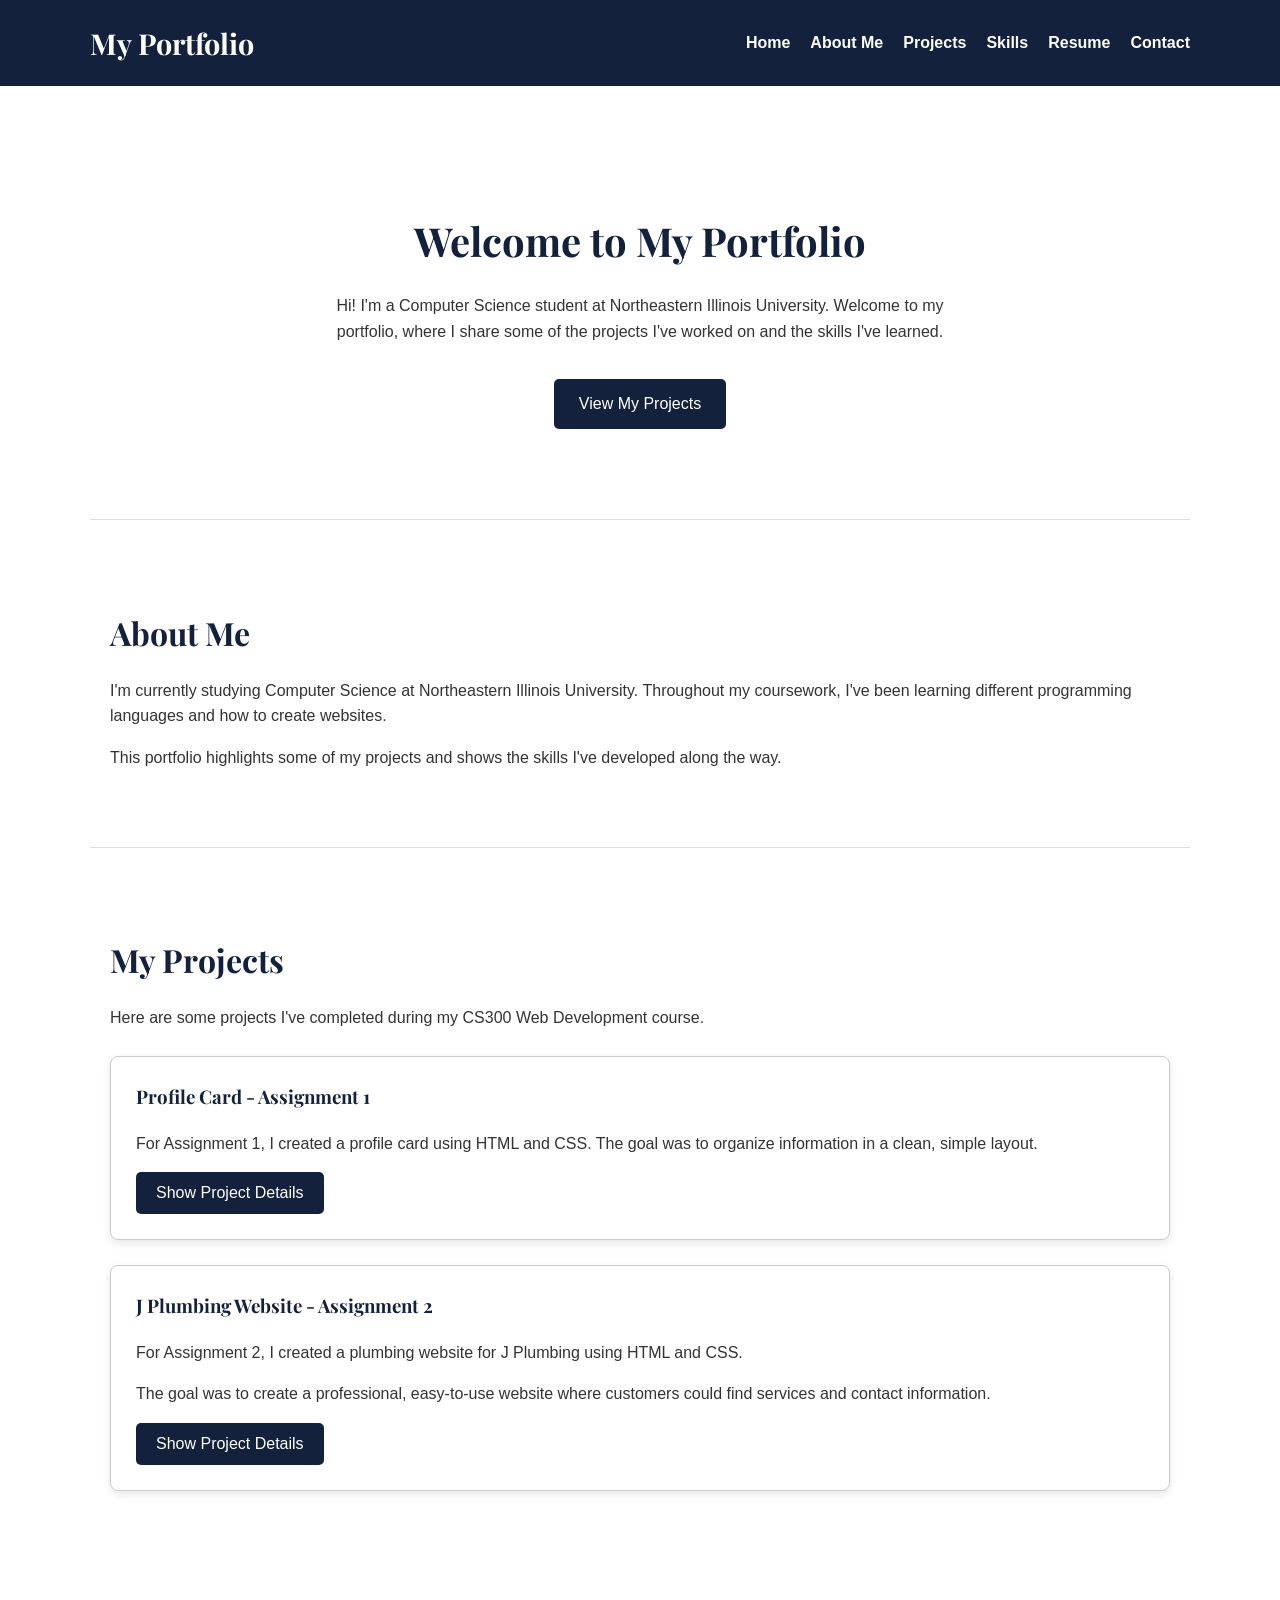
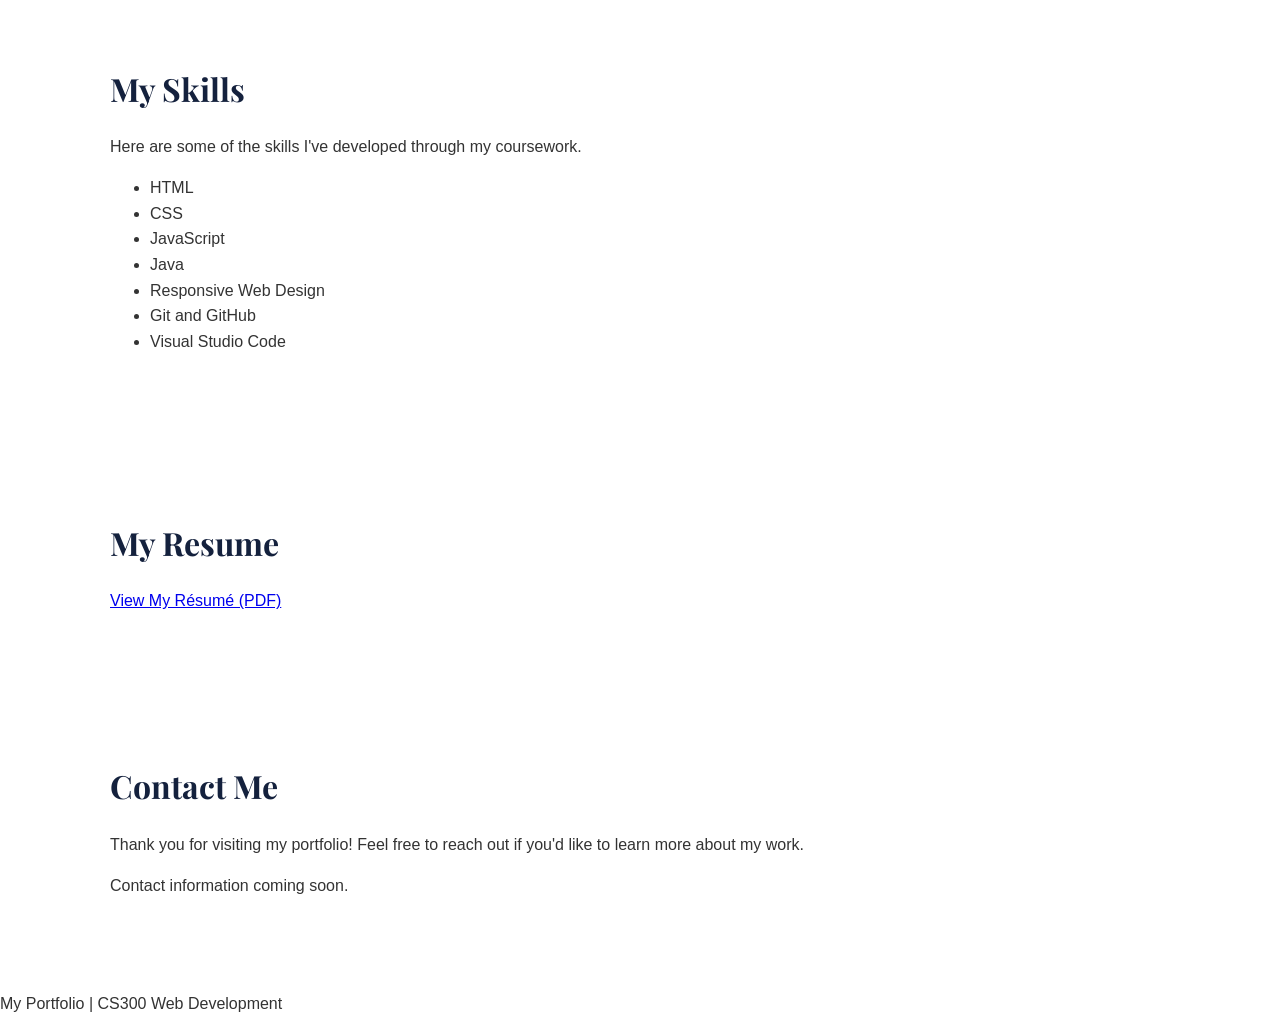
==== index.html @ 94f2a924 "Add files via upload" ====
<!DOCTYPE html>
<html lang="en">

<head>
    <meta charset="UTF-8">
    <meta name="viewport" content="width=device-width, initial-scale=1.0">

    <title>My Portfolio</title>

    <!-- Google Font -->
    <link rel="preconnect" href="https://fonts.googleapis.com">
    <link rel="preconnect" href="https://fonts.gstatic.com" crossorigin>
    <link href="https://fonts.googleapis.com/css2?family=Playfair+Display:wght@400;600;700&display=swap" rel="stylesheet">

    <!-- CSS -->
    <link rel="stylesheet" href="style.css">
</head>

<body>

    <!-- Navigation -->
    <header>
        <nav aria-label="Main navigation">
            <h1>My Portfolio</h1>

            <ul>
                <li><a href="#home">Home</a></li>
                <li><a href="#about">About Me</a></li>
                <li><a href="#projects">Projects</a></li>
                <li><a href="#skills">Skills</a></li>
                <li><a href="#resume">Resume</a></li>
                <li><a href="#contact">Contact</a></li>
            </ul>
        </nav>
    </header>

    <main>

        <!-- Introduction -->
        <section id="home">
            <h2>Welcome to My Portfolio</h2>

            <p>
                Hi! I'm a Computer Science student at
                Northeastern Illinois University.
                Welcome to my portfolio, where I share
                some of the projects I've worked on
                and the skills I've learned.
            </p>

            <a href="#projects">View My Projects</a>
        </section>


        <!-- About Me -->
        <section id="about">
            <h2>About Me</h2>

            <p>
                I'm currently studying Computer Science
                at Northeastern Illinois University.
                Throughout my coursework, I've been
                learning different programming languages
                and how to create websites.
            </p>

            <p>
                This portfolio highlights some of my
                projects and shows the skills I've
                developed along the way.
            </p>
        </section>


        <!-- Projects -->
        <section id="projects">
            <h2>My Projects</h2>

            <p>
                Here are some projects I've completed
                during my CS300 Web Development course.
            </p>


            <!-- Project 1 -->
            <article class="project-card">

                <h3>Profile Card - Assignment 1</h3>

                <p>
                    For Assignment 1, I created a profile
                    card using HTML and CSS. The goal was
                    to organize information in a clean,
                    simple layout.
                </p>

                <button
                    type="button"
                    class="project-button"
                    aria-expanded="false"
                    aria-controls="project1-details">
                    Show Project Details
                </button>

                <div id="project1-details" hidden>

                    <h4>About This Project</h4>

                    <p>
                        I started by planning the layout
                        and building the HTML structure.
                        I then used CSS to style the
                        profile card.
                    </p>

                    <p>
                        I tested the design on different
                        screen sizes and adjusted the
                        code to improve the appearance.
                    </p>

                </div>

            </article>


            <!-- Project 2 -->
            <article class="project-card">

                <h3>J Plumbing Website - Assignment 2</h3>

                <p>
                    For Assignment 2, I created a
                    plumbing website for J Plumbing
                    using HTML and CSS.
                </p>

                <p>
                    The goal was to create a professional,
                    easy-to-use website where customers
                    could find services and contact
                    information.
                </p>

                <button
                    type="button"
                    class="project-button"
                    aria-expanded="false"
                    aria-controls="project2-details">
                    Show Project Details
                </button>

                <div id="project2-details" hidden>

                    <h4>About This Project</h4>

                    <p>
                        I planned the layout and used
                        HTML to create the different
                        pages and CSS to style them.
                    </p>

                    <p>
                        I included customer testimonials
                        to help build trust with visitors.
                    </p>

                    <p>
                        I also tested the website to
                        make sure visitors could navigate
                        using a keyboard without a mouse.
                    </p>

                </div>

            </article>

        </section>


        <!-- Skills -->
        <section id="skills">

            <h2>My Skills</h2>

            <p>
                Here are some of the skills I've
                developed through my coursework.
            </p>

            <ul>
                <li>HTML</li>
                <li>CSS</li>
                <li>JavaScript</li>
                <li>Java</li>
                <li>Responsive Web Design</li>
                <li>Git and GitHub</li>
                <li>Visual Studio Code</li>
            </ul>

        </section>


        <!-- Resume -->
        <section id="resume">
        

            <h2>My Resume</h2>
            <a href="resume.pdf" target="_blank" rel="noopener noreferrer">View My Résumé (PDF)</a>

            
            

        </section>


        <!-- Contact -->
        <section id="contact">

            <h2>Contact Me</h2>

            <p>
                Thank you for visiting my portfolio!
                Feel free to reach out if you'd like
                to learn more about my work.
            </p>

            <p>
                Contact information coming soon.
            </p>

        </section>

    </main>


    <!-- Footer -->
    <footer>

        <p>
            My Portfolio | CS300 Web Development
        </p>

    </footer>


    <!-- JavaScript -->
    <script src="script.js"></script>

</body>
</html>
---- style.css ----
/* General Website Styling */

* {
    box-sizing: border-box;
}

html {
    scroll-behavior: smooth;
}

body {
    margin: 0;
    padding: 0;
    font-family: Arial, sans-serif;
    background-color: white;
    color: #333333;
    line-height: 1.6;
}

/* Headings */

h1, h2, h3, h4 {
    font-family: 'Playfair Display', Georgia, serif;
    color: #14213d;
}

h2 {
    font-size: 2rem;
    margin-bottom: 20px;
}

/* Header and Navigation */

header {
    background-color: #14213d;
    color: white;
    padding: 20px;
}

nav {
    max-width: 1100px;
    margin: auto;
    display: flex;
    justify-content: space-between;
    align-items: center;
    flex-wrap: wrap;
    gap: 15px;
}

nav h1 {
    color: white;
    margin: 0;
    font-size: 1.8rem;
}

nav ul {
    list-style: none;
    display: flex;
    flex-wrap: wrap;
    gap: 20px;
    padding: 0;
    margin: 0;
}

nav a {
    color: white;
    text-decoration: none;
    font-weight: bold;
}

nav a:hover {
    text-decoration: underline;
}

/* Main Sections */

section {
    padding: 60px 20px;
    max-width: 1100px;
    margin: auto;
}

/* Introduction */

#home {
    text-align: center;
    padding: 90px 20px;
}

#home h2 {
    font-size: 2.5rem;
}

#home p {
    max-width: 650px;
    margin: 20px auto;
}

#home a {
    display: inline-block;
    background-color: #14213d;
    color: white;
    padding: 12px 25px;
    text-decoration: none;
    border-radius: 5px;
    margin-top: 15px;
}

#home a:hover {
    background-color: #333333;
}

/* About Me */

#about {
    border-top: 1px solid #dddddd;
}

/* Projects */

#projects {
    border-top: 1px solid #dddddd;
}

.project-card {
    background-color: white;
    border: 1px solid #cccccc;
    border-radius: 8px;
    padding: 25px;
    margin: 25px 0;
    box-shadow: 0 3px 8px rgba(0, 0, 0, 0.1);
}

.project-card h3 {
    margin-top: 0;
}

/* Project Buttons */

.project-button {
    background-color: #14213d;
    color: white;
    border: none;
    border-radius: 5px;
    padding: 12px 20px;
    font-family: Arial, sans-serif;
    font-size: 1rem;
    cursor: pointer;
}

.project-button:hover {
    background-color: #333333;
}

.project-button:focus-visible {
    outline: 3px solid #14213d;
    outline-offset: 4px;
}

/* Project Details */

.project-card div {
    margin-top: 20px;
    padding: 15px;
    border-left: 3px solid #14213d;
    background-color: #f5f5f5;
}

.project-card div[hidden] {
    display: none
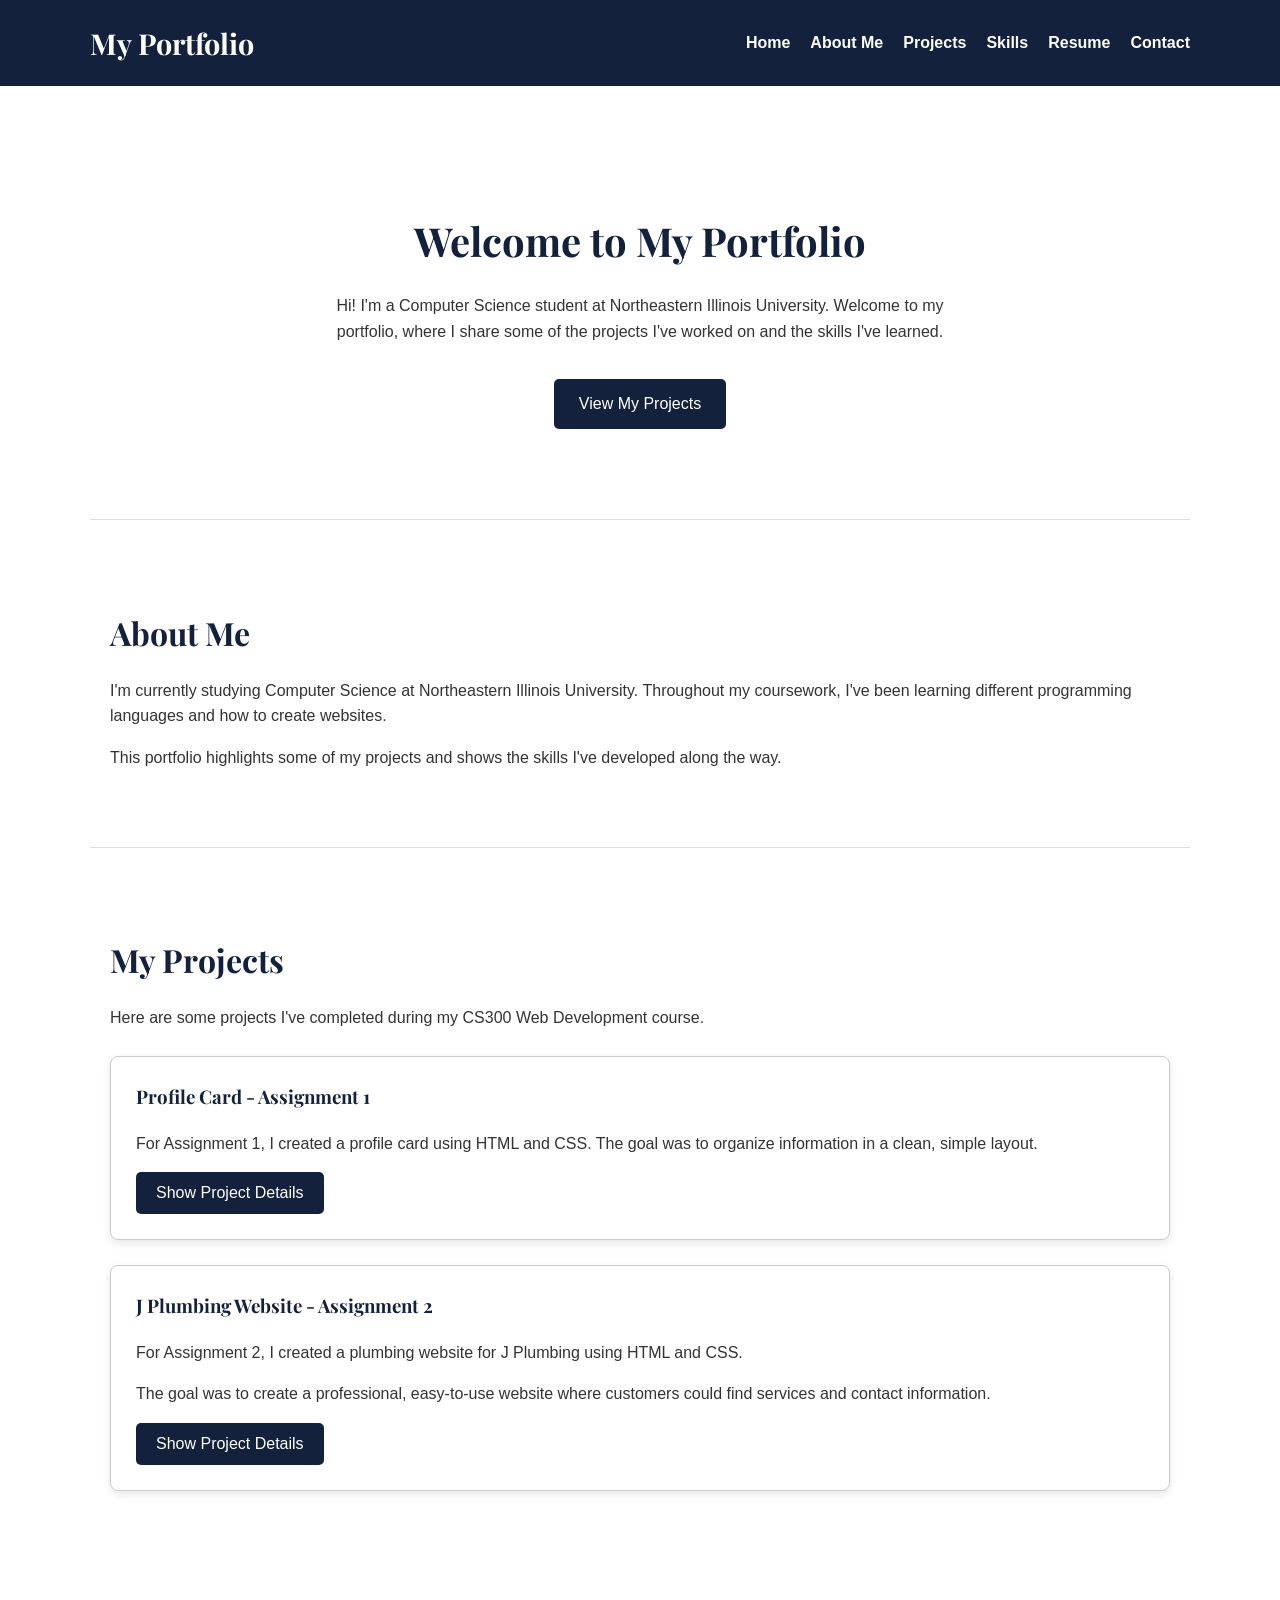
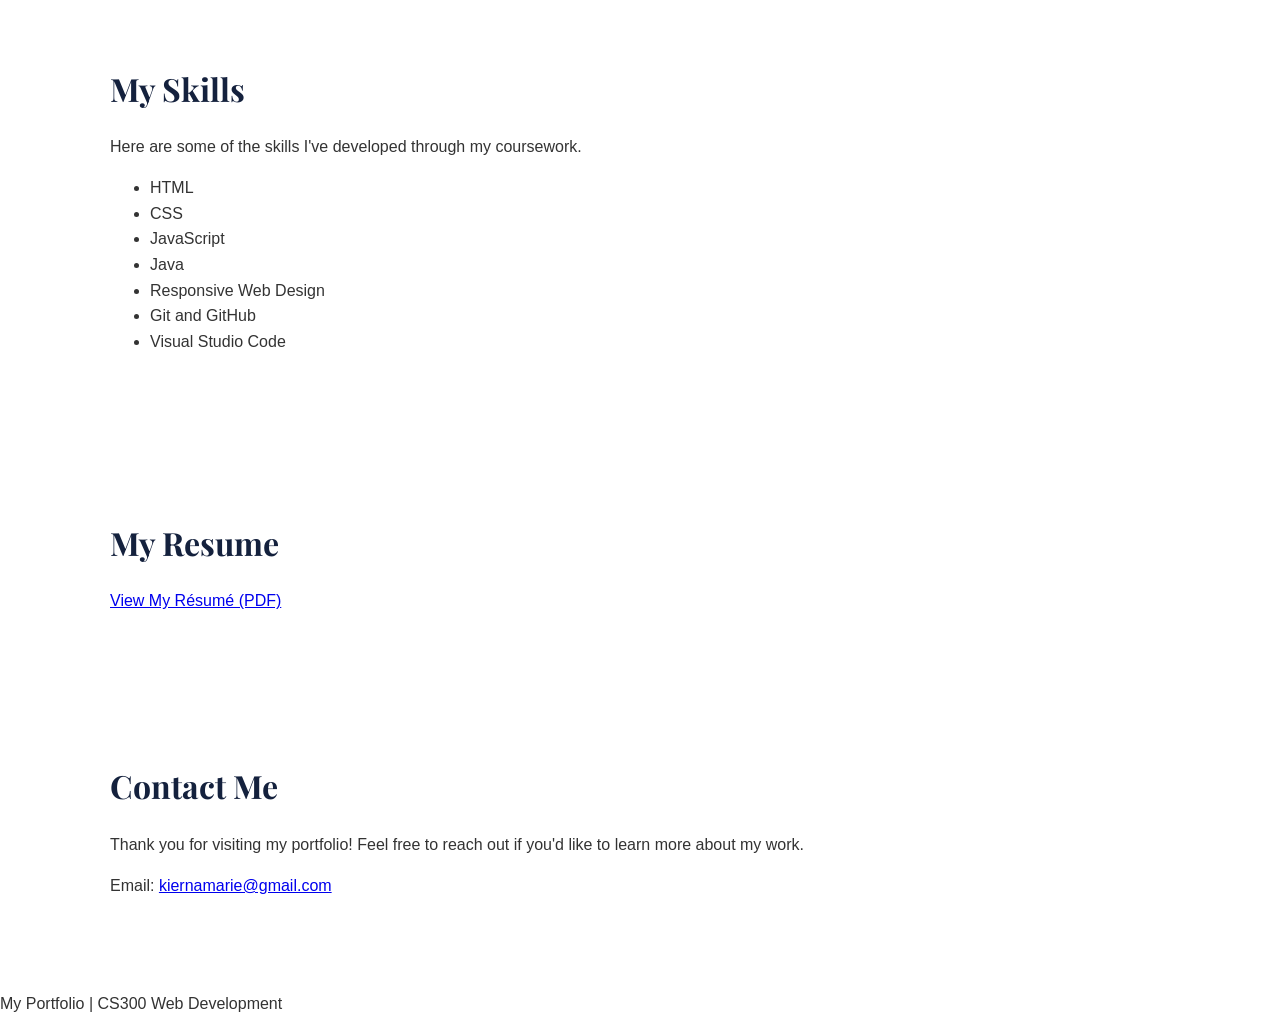
==== commit b5ab762c: "update contact me email link" ====
--- a/index.html
+++ b/index.html
@@ -226,7 +226,7 @@
             </p>
 
             <p>
-                Contact information coming soon.
+                Email: <a href="mailto:Kiernamarie@gmail.com">kiernamarie@gmail.com</a>
             </p>
 
         </section>
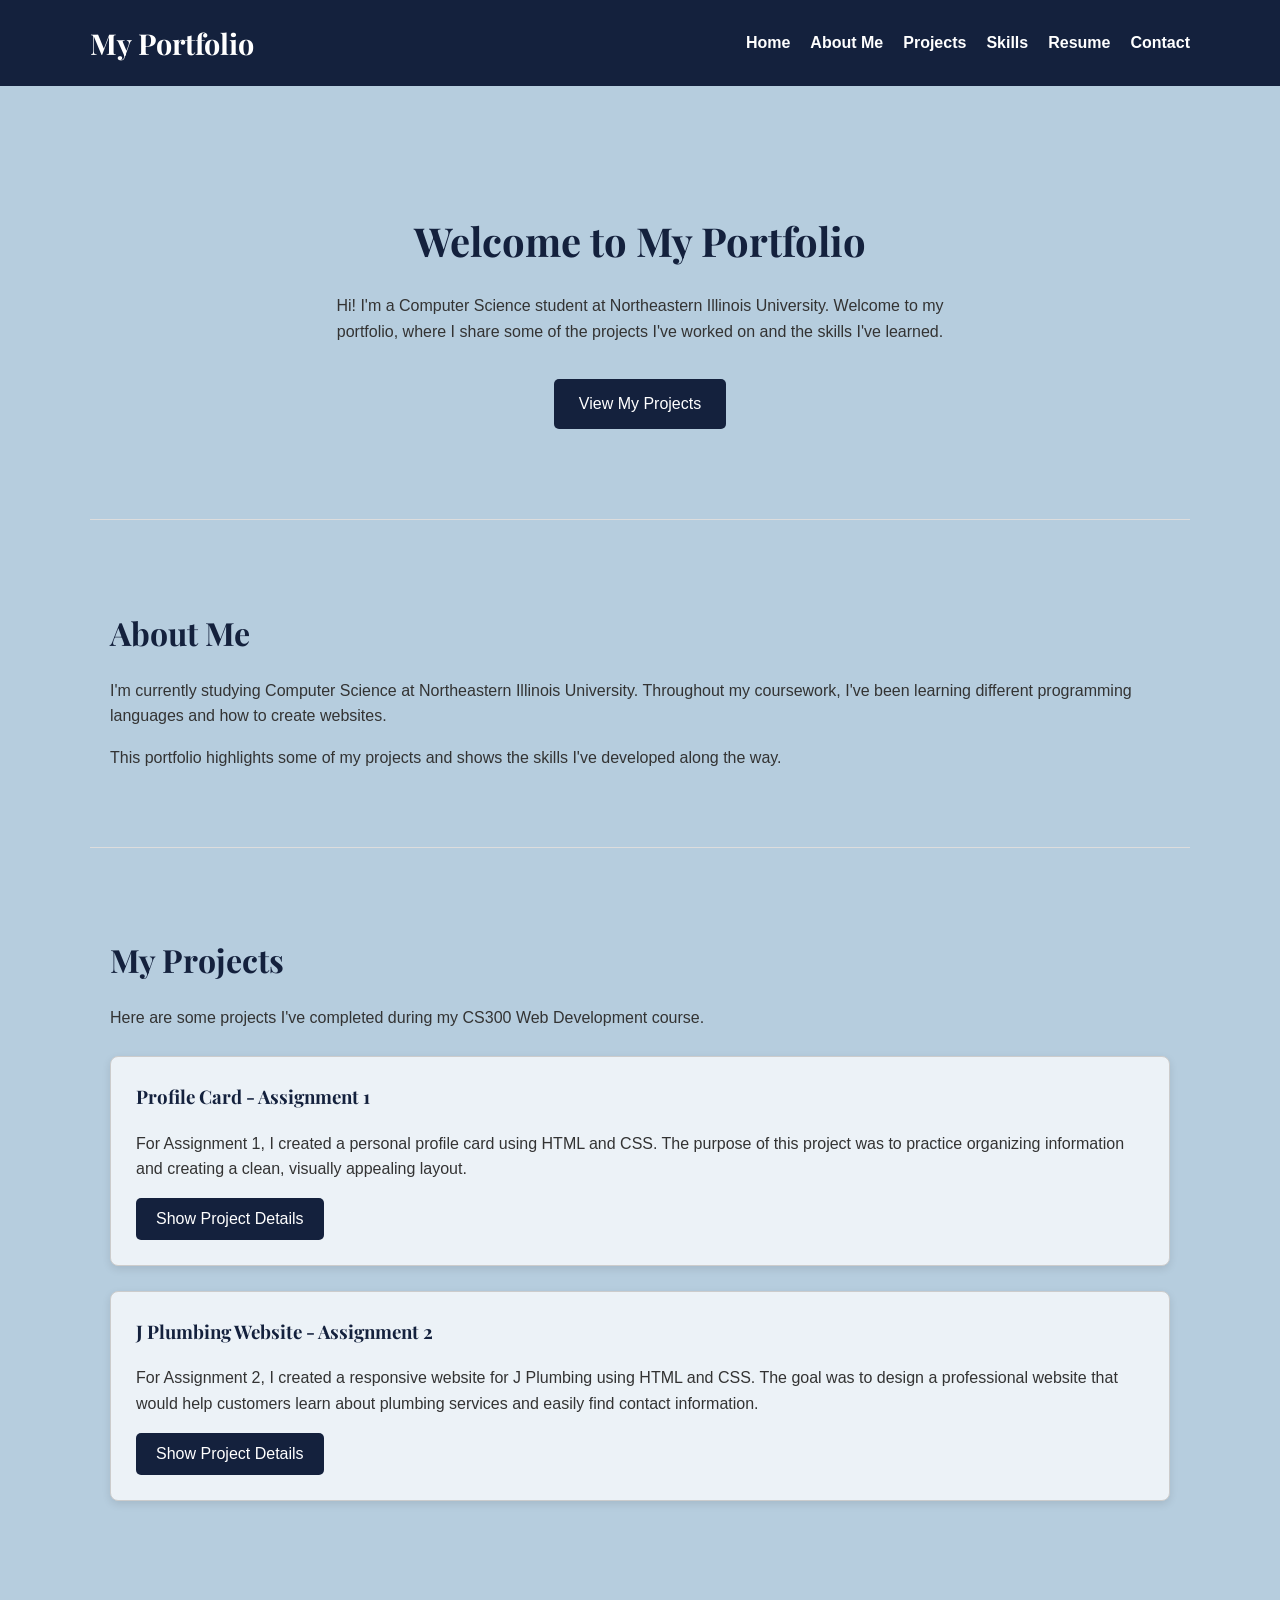
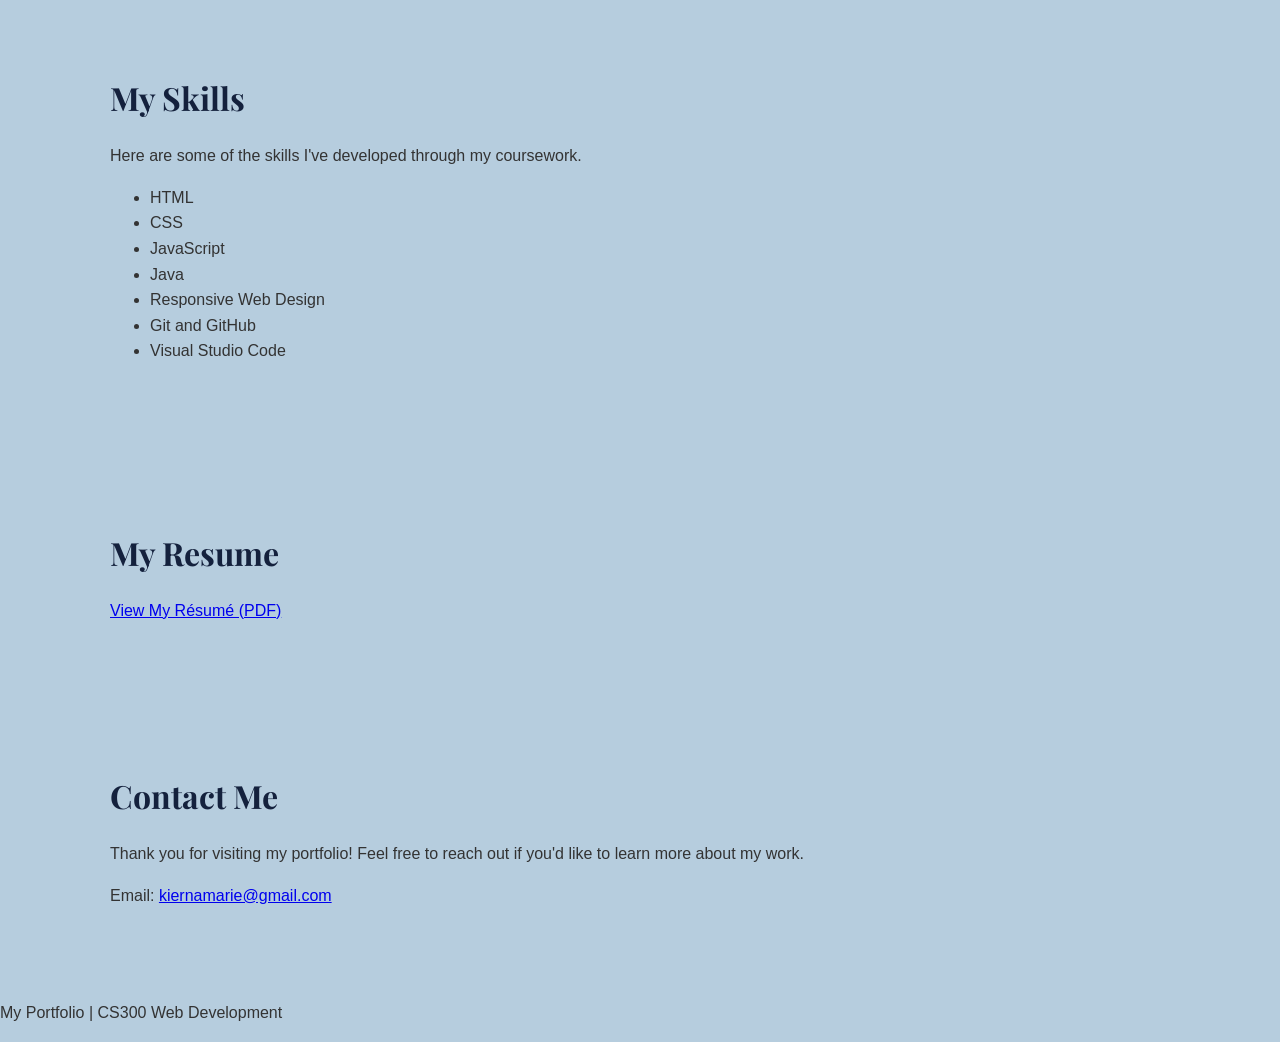
==== commit ab04de26: "updated word count" ====
--- a/index.html
+++ b/index.html
@@ -73,109 +73,158 @@
 
 
         <!-- Projects -->
-        <section id="projects">
-            <h2>My Projects</h2>
-
-            <p>
-                Here are some projects I've completed
-                during my CS300 Web Development course.
-            </p>
-
-
-            <!-- Project 1 -->
-            <article class="project-card">
-
-                <h3>Profile Card - Assignment 1</h3>
-
-                <p>
-                    For Assignment 1, I created a profile
-                    card using HTML and CSS. The goal was
-                    to organize information in a clean,
-                    simple layout.
-                </p>
-
-                <button
-                    type="button"
-                    class="project-button"
-                    aria-expanded="false"
-                    aria-controls="project1-details">
-                    Show Project Details
-                </button>
-
-                <div id="project1-details" hidden>
-
-                    <h4>About This Project</h4>
-
-                    <p>
-                        I started by planning the layout
-                        and building the HTML structure.
-                        I then used CSS to style the
-                        profile card.
-                    </p>
-
-                    <p>
-                        I tested the design on different
-                        screen sizes and adjusted the
-                        code to improve the appearance.
-                    </p>
-
-                </div>
-
-            </article>
-
-
-            <!-- Project 2 -->
-            <article class="project-card">
-
-                <h3>J Plumbing Website - Assignment 2</h3>
-
-                <p>
-                    For Assignment 2, I created a
-                    plumbing website for J Plumbing
-                    using HTML and CSS.
-                </p>
-
-                <p>
-                    The goal was to create a professional,
-                    easy-to-use website where customers
-                    could find services and contact
-                    information.
-                </p>
-
-                <button
-                    type="button"
-                    class="project-button"
-                    aria-expanded="false"
-                    aria-controls="project2-details">
-                    Show Project Details
-                </button>
-
-                <div id="project2-details" hidden>
-
-                    <h4>About This Project</h4>
-
-                    <p>
-                        I planned the layout and used
-                        HTML to create the different
-                        pages and CSS to style them.
-                    </p>
-
-                    <p>
-                        I included customer testimonials
-                        to help build trust with visitors.
-                    </p>
-
-                    <p>
-                        I also tested the website to
-                        make sure visitors could navigate
-                        using a keyboard without a mouse.
-                    </p>
-
-                </div>
-
-            </article>
-
-        </section>
+<section id="projects">
+    <h2>My Projects</h2>
+    <p>
+        Here are some projects I've completed
+        during my CS300 Web Development course.
+    </p>
+
+    <!-- Project 1 -->
+    <article class="project-card">
+        <h3>Profile Card - Assignment 1</h3>
+
+        <p>
+            For Assignment 1, I created a personal
+            profile card using HTML and CSS. The
+            purpose of this project was to practice
+            organizing information and creating
+            a clean, visually appealing layout.
+        </p>
+
+        <button
+            type="button"
+            class="project-button"
+            aria-expanded="false"
+            aria-controls="project1-details">
+            Show Project Details
+        </button>
+
+        <div id="project1-details" hidden>
+            <h4>About This Project</h4>
+
+            <p>
+                I wanted my profile card to be simple
+                and easy to read while still keeping
+                a sense of individuality. I included
+                a profile image, my name, a short
+                biography, and social media links.
+                My goal was to make the information
+                organized and accessible without
+                making the design too complicated.
+            </p>
+
+            <p>
+                I started by planning the layout and
+                creating the HTML structure. I used
+                CSS to customize the colors, spacing,
+                fonts, and overall appearance of the
+                card. I also added hover effects to
+                make the links more interactive.
+                Throughout the process, I focused
+                on keeping the design consistent
+                and making the content easy to follow.
+            </p>
+
+            <p>
+                One important part of this assignment
+                was learning how HTML and CSS work
+                together. HTML provided the structure
+                of the profile card, while CSS allowed
+                me to control how everything looked.
+                I also worked on making the layout
+                responsive so it could be viewed
+                on different screen sizes.
+            </p>
+
+            <p>
+                This project helped me become more
+                comfortable with writing HTML,
+                applying CSS styles, and organizing
+                a webpage. It also showed me how
+                small design decisions can improve
+                the overall appearance and usability
+                of a website.
+            </p>
+        </div>
+    </article>
+
+    <!-- Project 2 -->
+    <article class="project-card">
+        <h3>J Plumbing Website - Assignment 2</h3>
+
+        <p>
+            For Assignment 2, I created a responsive
+            website for J Plumbing using HTML and CSS.
+            The goal was to design a professional
+            website that would help customers learn
+            about plumbing services and easily find
+            contact information.
+        </p>
+
+        <button
+            type="button"
+            class="project-button"
+            aria-expanded="false"
+            aria-controls="project2-details">
+            Show Project Details
+        </button>
+
+        <div id="project2-details" hidden>
+            <h4>About This Project</h4>
+
+            <p>
+                I wanted the J Plumbing website to
+                look professional while remaining
+                simple and easy for customers to use.
+                I created multiple pages, including
+                Home, Services, About, and Contact.
+                The website included information
+                about drain cleaning, leak repairs,
+                water heaters, and pipe replacement.
+                I also included customer testimonials
+                to help build trust with visitors.
+            </p>
+
+            <p>
+                I started by planning the website's
+                structure and organizing the content.
+                I used HTML to create the different
+                pages and CSS to customize the
+                colors, spacing, navigation, and
+                overall layout. I used Flexbox and
+                Grid to organize different sections
+                and make the website responsive.
+            </p>
+
+            <p>
+                An important part of this assignment
+                was making sure the website worked
+                on different devices. I worked with
+                mobile, tablet, and desktop layouts
+                and used media queries to adjust
+                the design for different screen
+                sizes. I also tested keyboard
+                navigation to make sure visitors
+                could move through the website
+                without using a mouse.
+            </p>
+
+            <p>
+                This project helped me better
+                understand responsive web design,
+                website navigation, and accessibility.
+                It also gave me experience creating
+                a website for a business rather
+                than just a personal webpage.
+                I learned how important it is to
+                consider the needs of visitors
+                when organizing information and
+                designing a website.
+            </p>
+        </div>
+    </article>
+</section>
 
 
         <!-- Skills -->
--- a/style.css
+++ b/style.css
@@ -12,7 +12,7 @@
     margin: 0;
     padding: 0;
     font-family: Arial, sans-serif;
-    background-color: white;
+    background-color: #b6cdde;
     color: #333333;
     line-height: 1.6;
 }
@@ -123,7 +123,7 @@
 }
 
 .project-card {
-    background-color: white;
+    background-color: #ecf2f7;
     border: 1px solid #cccccc;
     border-radius: 8px;
     padding: 25px;
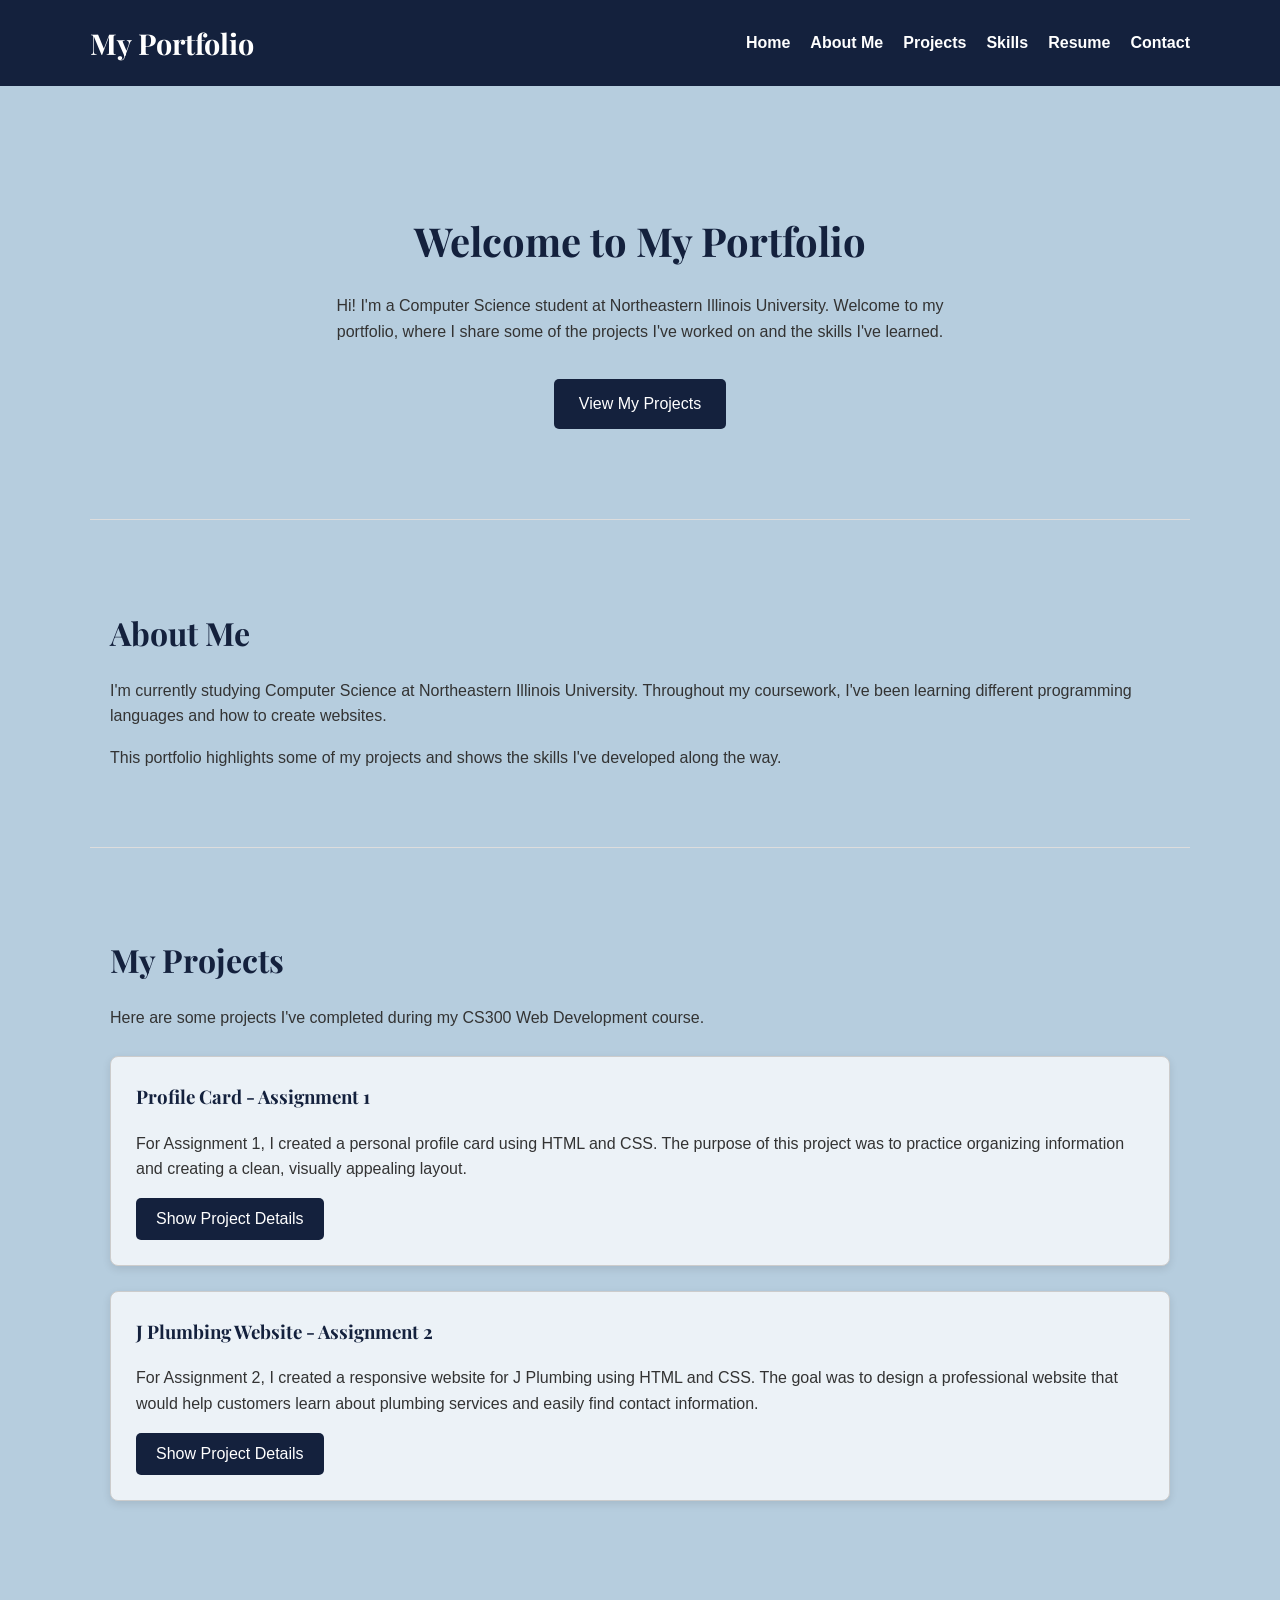
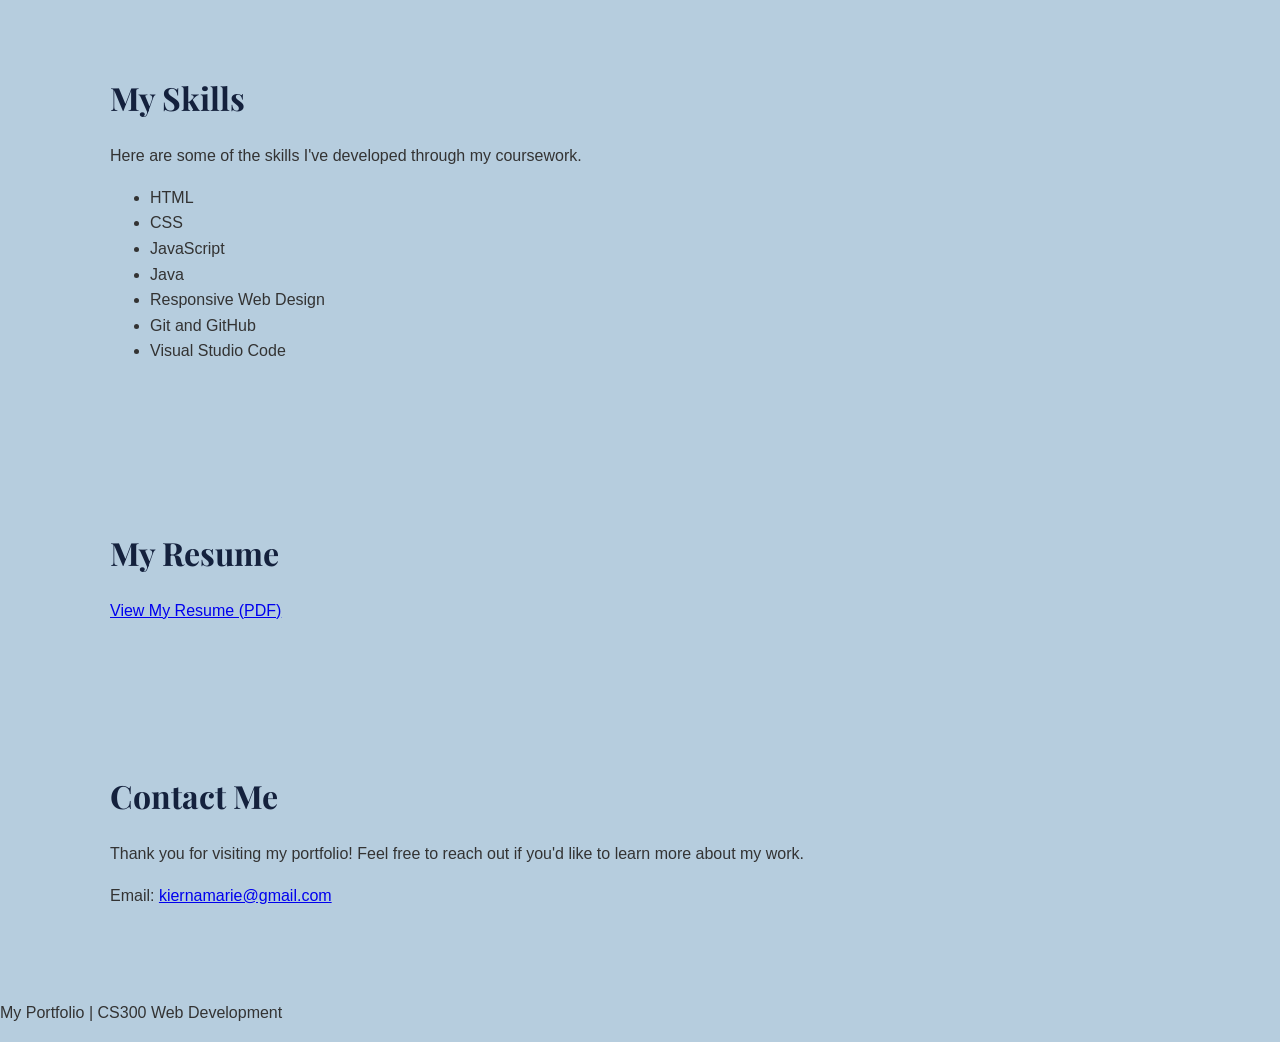
==== commit a0cef70c: "spelling in resume" ====
--- a/index.html
+++ b/index.html
@@ -255,7 +255,7 @@
         
 
             <h2>My Resume</h2>
-            <a href="resume.pdf" target="_blank" rel="noopener noreferrer">View My Résumé (PDF)</a>
+            <a href="resume.pdf" target="_blank" rel="noopener noreferrer">View My Resume (PDF)</a>
 
             
             
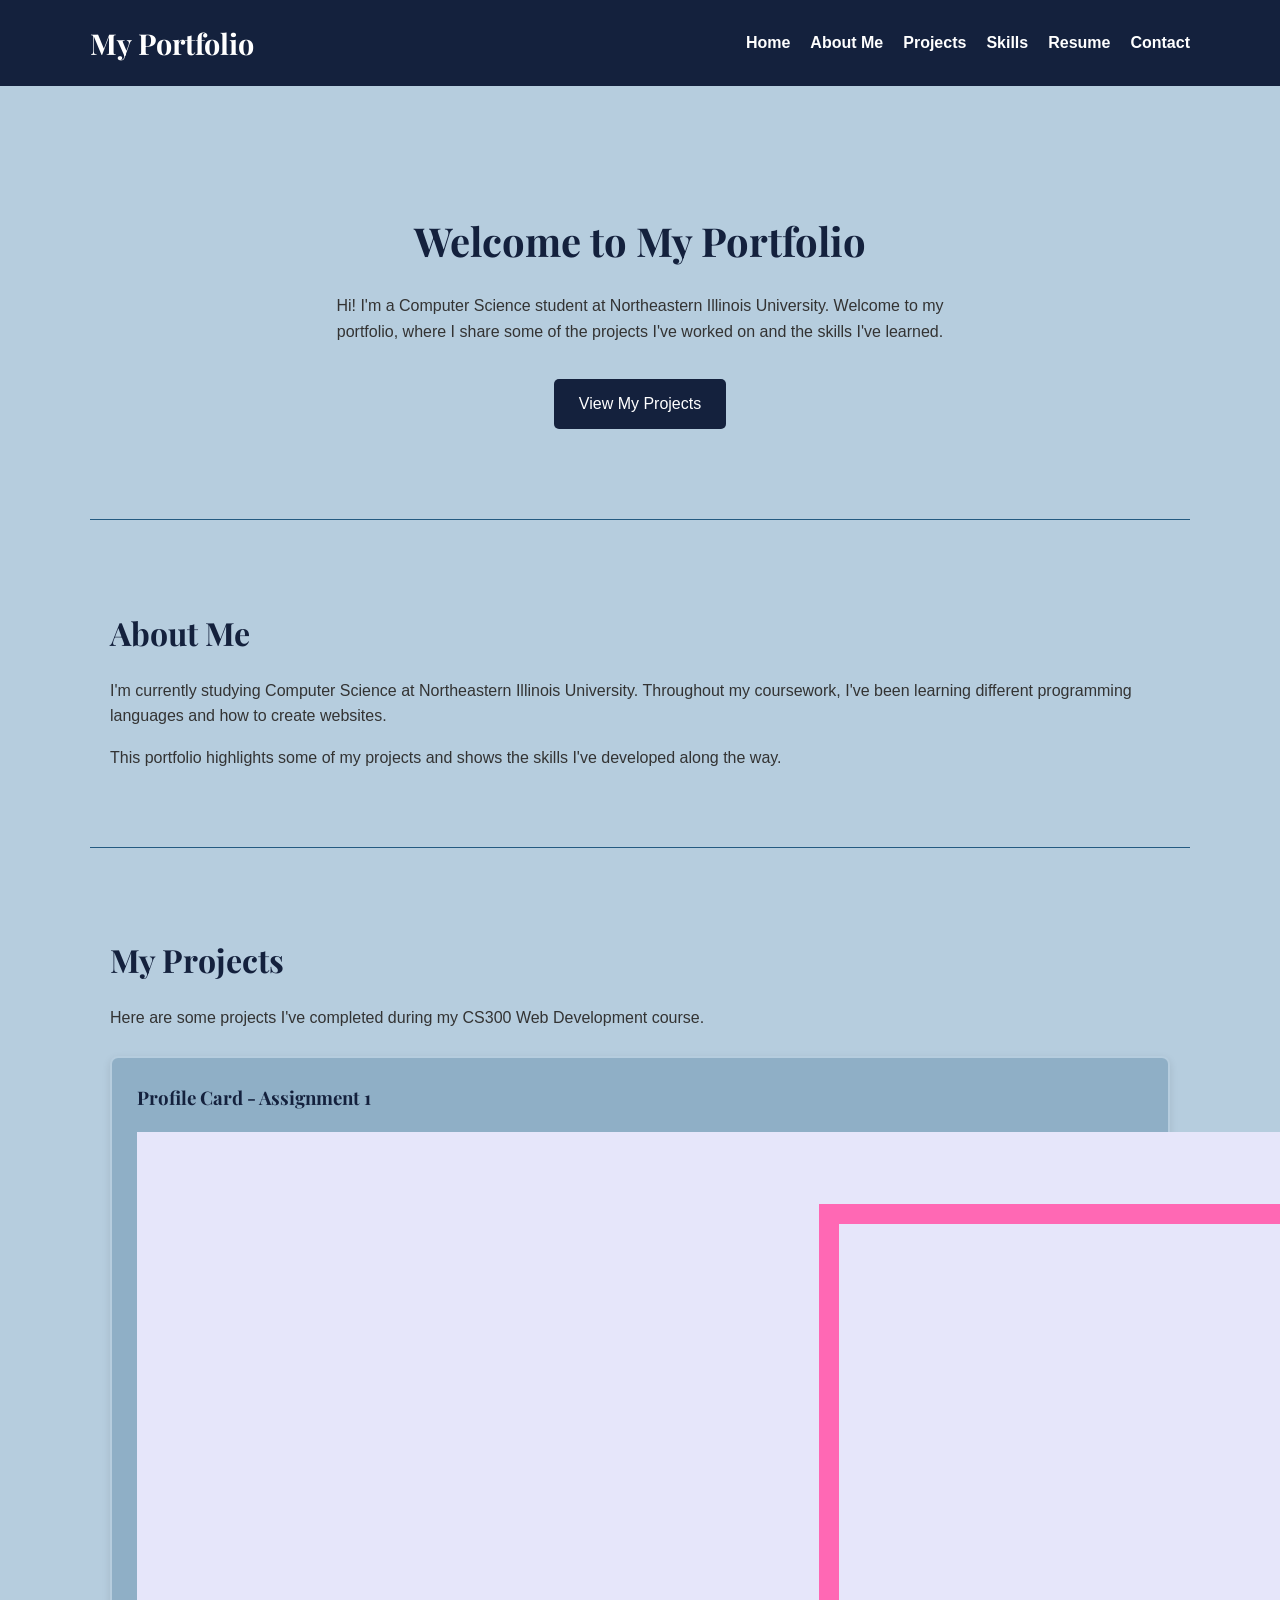
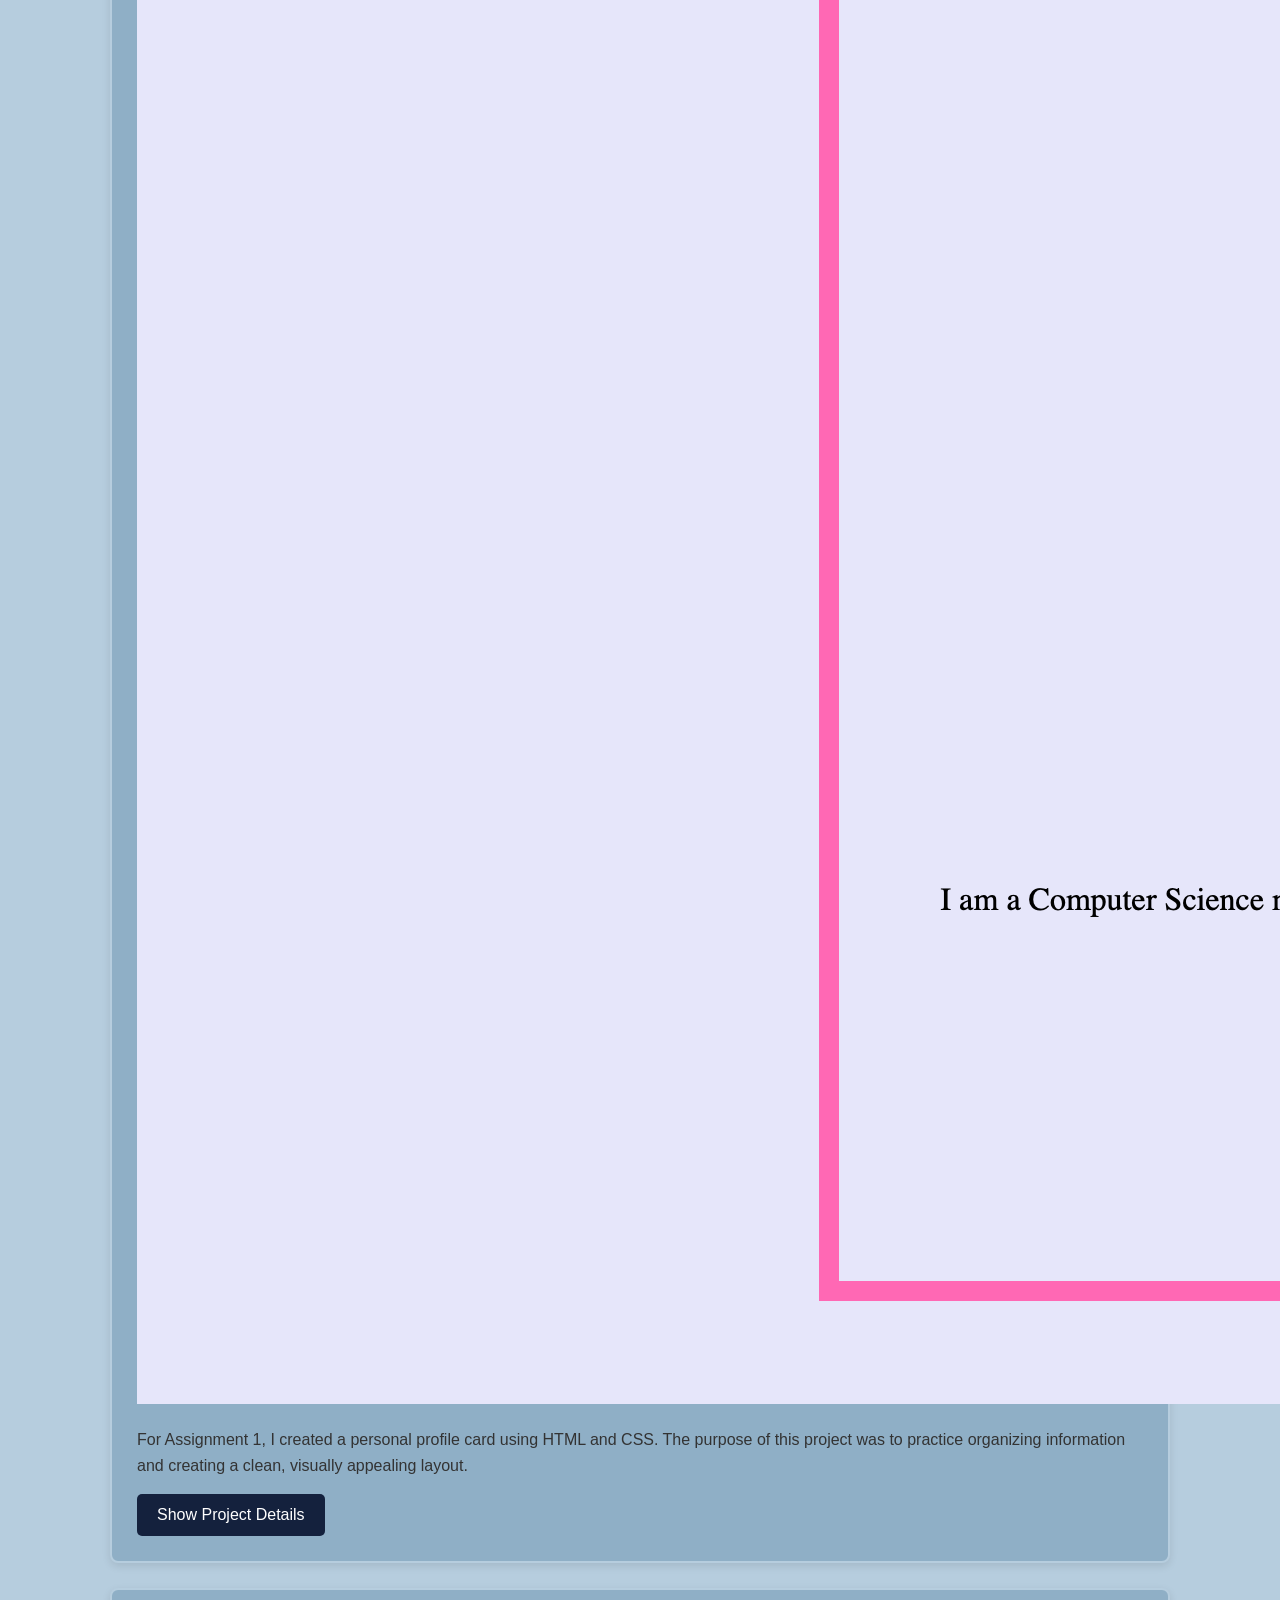
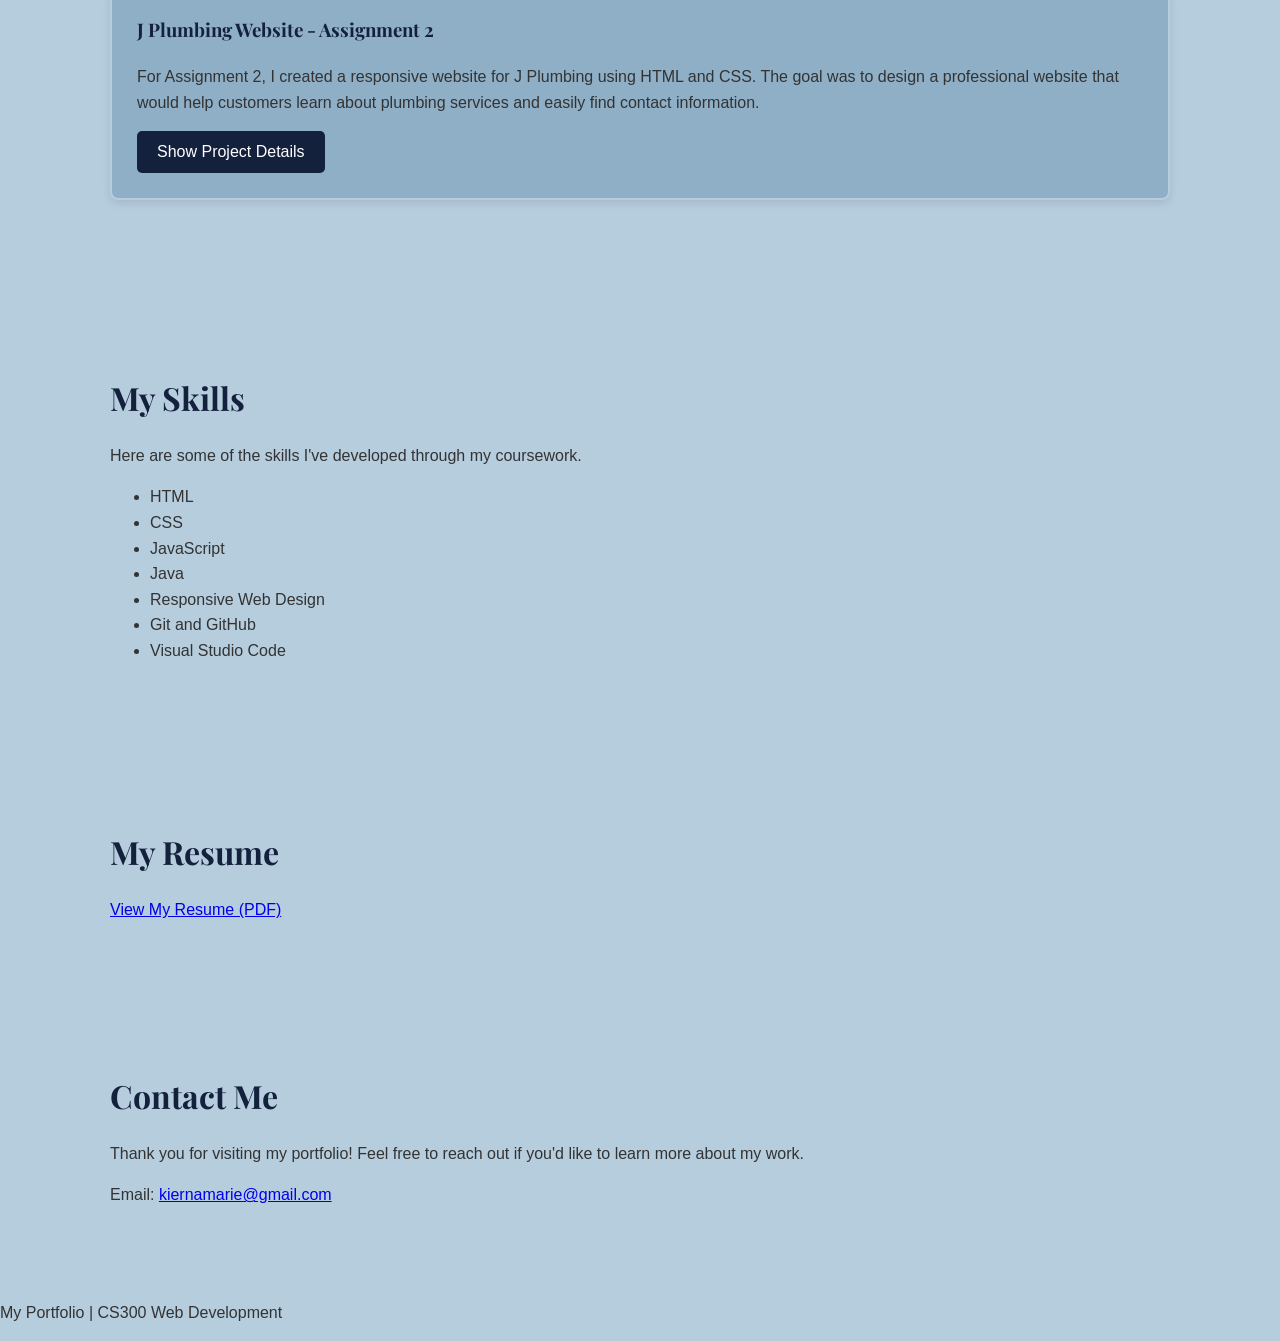
==== commit dfc019e2: "inserting images for project cards" ====
--- a/index.html
+++ b/index.html
@@ -83,7 +83,7 @@
     <!-- Project 1 -->
     <article class="project-card">
         <h3>Profile Card - Assignment 1</h3>
-
+    <img src="images/image.png" alt="Screenshot of my Profile Card web development project">
         <p>
             For Assignment 1, I created a personal
             profile card using HTML and CSS. The
@@ -102,6 +102,7 @@
 
         <div id="project1-details" hidden>
             <h4>About This Project</h4>
+            <img src="images/j-plumbing.png" alt="Screenshot of the J Plumbing website showing the homepage and plumbing services">
 
             <p>
                 I wanted my profile card to be simple
--- a/style.css
+++ b/style.css
@@ -113,18 +113,18 @@
 /* About Me */
 
 #about {
-    border-top: 1px solid #dddddd;
+    border-top: 1px solid #245A81;
 }
 
 /* Projects */
 
 #projects {
-    border-top: 1px solid #dddddd;
+    border-top: 1px solid #245A81;
 }
 
 .project-card {
-    background-color: #ecf2f7;
-    border: 1px solid #cccccc;
+    background-color: #8fafc6;
+    border: 2px solid #B6CDDE;
     border-radius: 8px;
     padding: 25px;
     margin: 25px 0;
@@ -163,8 +163,17 @@
     margin-top: 20px;
     padding: 15px;
     border-left: 3px solid #14213d;
-    background-color: #f5f5f5;
+    background-color: #b6cdde;
 }
 
 .project-card div[hidden] {
-    display: none+    display: none;
+}
+  
+    /* Keep visited links blue instead of purple */
+a:visited {
+    color: #245a81;
+}
+nav a:visited {
+    color: white;
+}
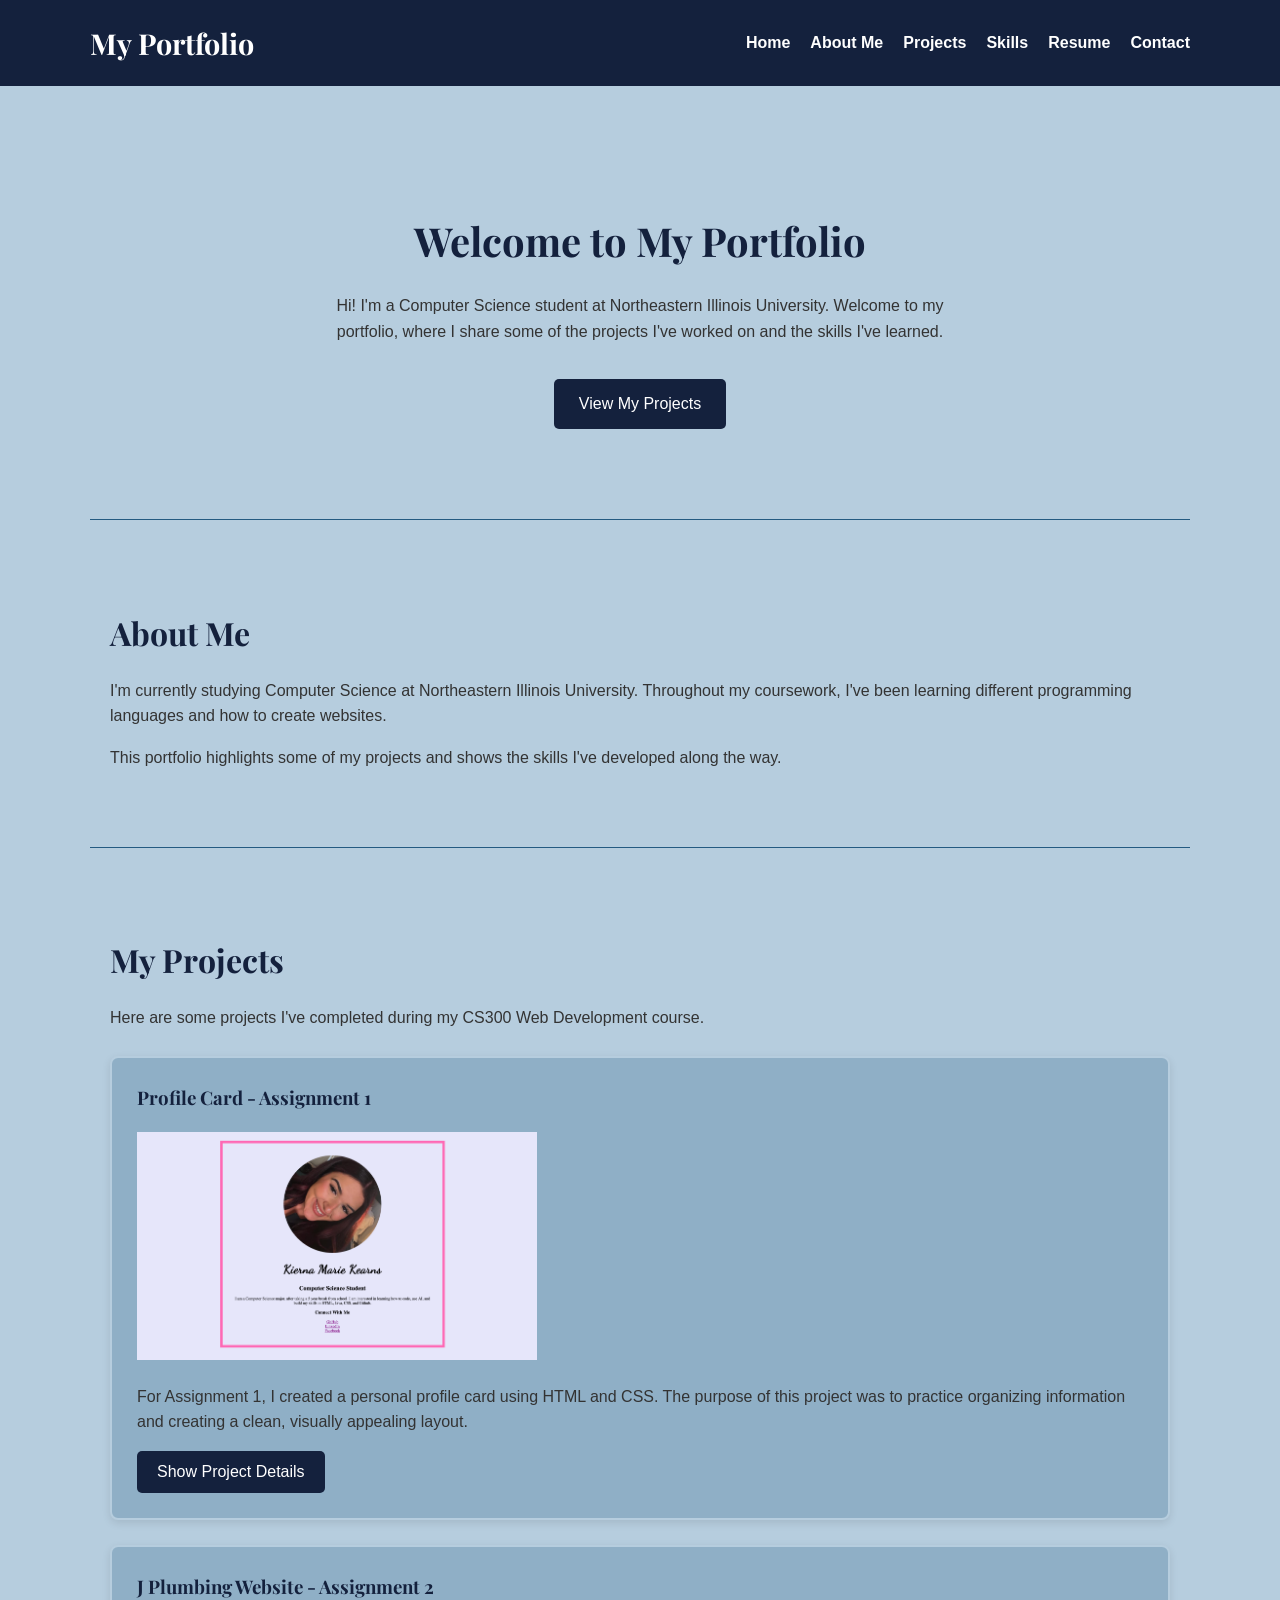
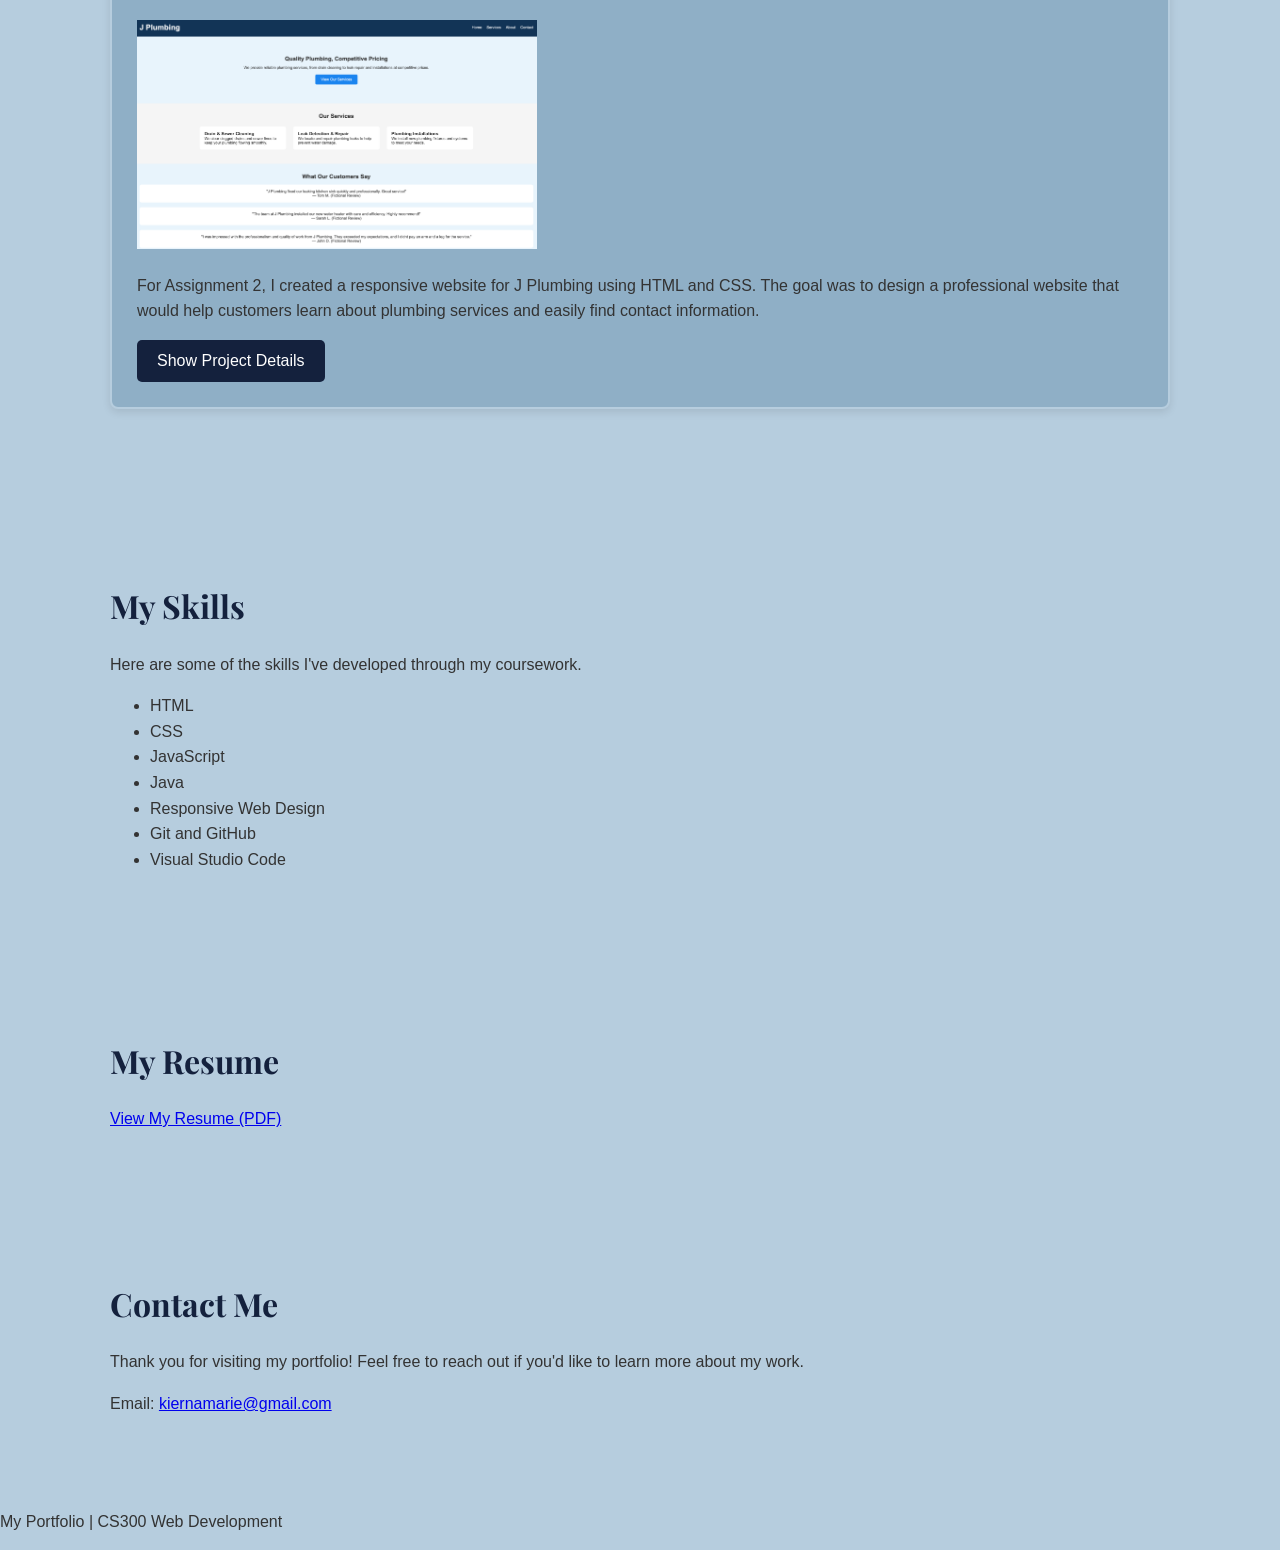
==== commit fb3746c7: "add screenshot styles" ====
--- a/index.html
+++ b/index.html
@@ -83,7 +83,7 @@
     <!-- Project 1 -->
     <article class="project-card">
         <h3>Profile Card - Assignment 1</h3>
-    <img src="images/image.png" alt="Screenshot of my Profile Card web development project">
+    <img src="images/image.png" alt="Screenshot of my Profile Card project" class="project-screenshot">
         <p>
             For Assignment 1, I created a personal
             profile card using HTML and CSS. The
@@ -102,7 +102,7 @@
 
         <div id="project1-details" hidden>
             <h4>About This Project</h4>
-            <img src="images/j-plumbing.png" alt="Screenshot of the J Plumbing website showing the homepage and plumbing services">
+            <img src="images/image.png" alt="Screenshot of my Profile Card project">
 
             <p>
                 I wanted my profile card to be simple
@@ -154,6 +154,7 @@
     <article class="project-card">
         <h3>J Plumbing Website - Assignment 2</h3>
 
+        <img src="images/j-plumbing.png" alt="Screenshot of my J Plumbing website" class="project-screenshot">
         <p>
             For Assignment 2, I created a responsive
             website for J Plumbing using HTML and CSS.
--- a/style.css
+++ b/style.css
@@ -176,4 +176,9 @@
 }
 nav a:visited {
     color: white;
+}
+.project-screenshot {
+    width: 100%;
+    max-width: 400px;
+    height: auto;
 }
